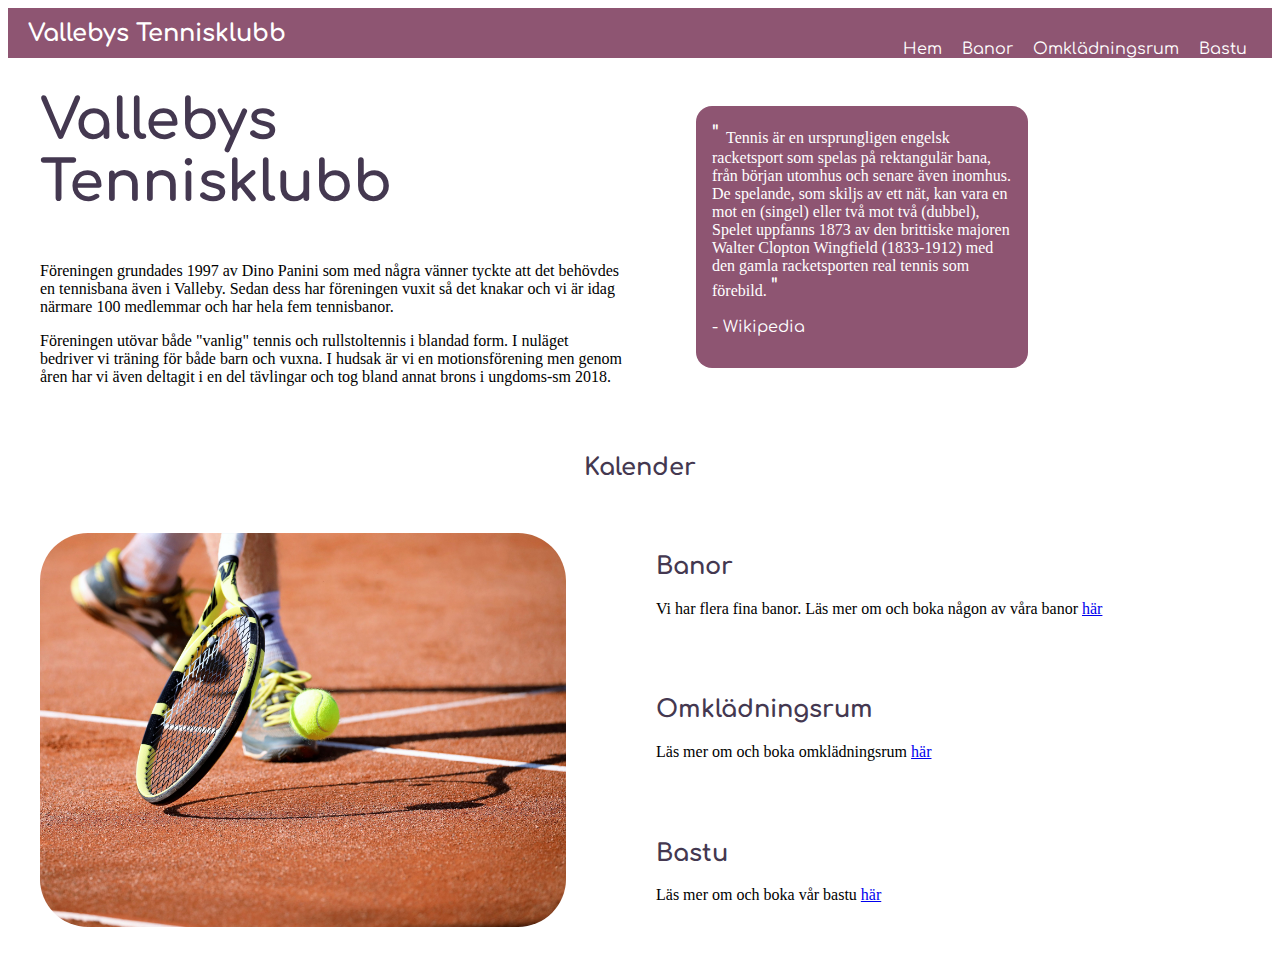
==== index.html @ 573e01f5 "html för meny" ====
<!DOCTYPE html>
<html>
  <head lang="sv">
    <title>Vallebys Tennisklubb</title>
    <meta charset="UTF-8" />
    <meta name="viewport" content="width=device-width, intial scale=1.0" />
    <link rel="stylesheet" href="tennisStyle.css" />
    <link
      rel="stylesheet"
      href="https://fonts.googleapis.com/css?family=Comfortaa"
    />
    <meta name="viewport" content="width=device-width, intial-scale=1.0" />
    <script src="tennisScript.js"></script>
  </head>
  <body>
    <header>
      <div id="brand"><a href="index.html" class="medium-font">Vallebys Tennisklubb</a></div>
      <nav>
        <ul class="menu">
          <li class="active"><a href="index.html" class="menu">Hem</a></li>
          <li><a href="banor.html" class="menu">Banor</a></li>
          <li><a href="omkl.html" class="menu">Omklädningsrum</a></li>
          <li><a href="bastu.html" class="menu">Bastu</a></li>
        </ul>
      </nav>
      <div id="hamburger-icon" onclick="toggleMobileMenu(this)">
        <div class="bar1"></div>
        <div class="bar2"></div>
        <div class="bar3"></div>
        <ul class="mobile-menu">
          <li class="active"><a href="index.html" class="menu">Hem</a></li>
          <li><a href="banor.html" class="menu">Banor</a></li>
          <li><a href="omkl.html" class="menu">Omklädningsrum</a></li>
          <li><a href="bastu.html" class="menu">Bastu</a></li>
        </ul>
      </div>
    </header>
    <main>
      <article class="grid-container">
        <section>
      <h1 class="big-font">Vallebys Tennisklubb</h1>
          </section>
      <section class="grid-row-span-two">
      <blockquote
        class="coloredBackground"
        cite="https://sv.wikipedia.org/wiki/Tennis"
      >
        <span class="medium-font special-font">" </span>Tennis är en ursprungligen engelsk racketsport som spelas på rektangulär
        bana, från början utomhus och senare även inomhus. De spelande, som
        skiljs av ett nät, kan vara en mot en (singel) eller två mot två
        (dubbel), Spelet uppfanns 1873 av den brittiske majoren Walter Clopton
        Wingfield (1833-1912) med den gamla racketsporten real tennis som
        förebild. <span class="medium-font special-font">" </span>
        <p class="special-font">- Wikipedia</p>
        </blockquote>
        </section>
        <section>
      <p>
        Föreningen grundades 1997 av Dino Panini som med några vänner tyckte att
        det behövdes en tennisbana även i Valleby. Sedan dess har föreningen
        vuxit så det knakar och vi är idag närmare 100 medlemmar och har hela
        fem tennisbanor.
      </p>
      <p>
        Föreningen utövar både "vanlig" tennis och rullstoltennis i blandad
        form. I nuläget bedriver vi träning för både barn och vuxna. I hudsak är
        vi en motionsförening men genom åren har vi även deltagit i en del
        tävlingar och tog bland annat brons i ungdoms-sm 2018. 
      </p>
    </section>
    <section class="grid-span-two">
      <h2 class="align-center">Kalender</h2>
    </section>
    <section class="grid-row-span-three">
      <img src="pictures/tennis-racket-fötter.jpg" 
      alt="Tennisbollar i en nätbehållare" 
      width="90%" 
      class="round-corners align">
    </section>
    <section>
      <h2>Banor</h2>
      <p>
        Vi har flera fina banor. Läs mer om och boka någon av våra banor
        <a href="banor.html">här</a>
      </p>
    </section>
    <section>
      <h2>Omklädningsrum</h2>
      <p>Läs mer om och boka omklädningsrum <a href="omkl.html">här</a></p>
    </section>
    <section>
      <h2>Bastu</h2>
      <p>Läs mer om och boka vår bastu <a href="bastu.html">här</a></p>
    </section>
    </main>
  </article>
  </body>
</html>
---- tennisStyle.css ----
:root {
  --englishViolet: #443850;
  --grullo: #bcaa99;
  --sugarPlum: #8e5572;
  --darkSugarPlum: #73455d;
}
body {
  font-family: Verdana;
}

h1,
h2 {
  color: var(--englishViolet);
  font-family: Comfortaa, sans-serif;
}

h1 {
  font-weight: bold;
}

.negative-margin-bottom {
  margin-bottom: -0.5em;
}

.coloredBackground {
  background-color: var(--sugarPlum);
  padding: 1em;
  color: white;
  border-radius: 1em;
}

.textbox {
  background-color: var(--grullo);
  color: var(--englishViolet);
  padding: 0.5em;
  width: 25%;
  min-width: 150px;
  max-width: 500px;
  border-radius: 1em;
}

blockquote {
  text-align: left;
  width: 50%;
  min-width: 300px;
  max-width: 500px;
}

.round-corners {
  border-radius: 3rem;
}

.align-center {
  text-align: center;
}

.big-font {
  font-size: 3.5rem;
  margin: 0;
}

.special-font {
  font-family: Comfortaa, sans-serif;
}
.medium-font {
  font-size: 1.5rem;
}

/*Grid*/
.grid-container {
  margin: 2rem;
  display: grid;
  gap: 2rem;
  align-items: top;
  align-content: top;
}

.grid-row-one {
  grid-row-start: 1;
}

.grid-row-span-two {
  grid-row: span 2;
}

.grid-row-span-three {
  grid-row: span 3;
}
@media (min-width: 50em) {
  .grid-container {
    grid-template-columns: 1fr 1fr;
  }
  .grid-col-right {
    grid-column-start: 2;
  }
  .grid-row-two {
    grid-row-start: 2;
  }
  .grid-span-two {
    grid-column: span 2;
  }
}

/*Meny*/

header a {
  text-decoration: none;
  font-family: Comfortaa, sans-serif;
}

header {
  padding: 0 20px;
  background-color: var(--sugarPlum);
  height: 50px;
  display: flex;
  justify-content: space-between;
}

ul li {
  padding: 5px;
  margin-left: 10px;
}
ul a {
  color: white;
}
ul {
  list-style: none;
  height: 100%;
  display: flex;
  align-items: center;
  justify-content: space-around;
}

ul li:hover {
  transform: scale(1.1);
  transition: 0.3s;
}

#brand {
  font-weight: bold;
  display: flex;
  align-items: center;
}

#brand a {
  color: white;
}

/*Meny för mobil*/
#hamburger-icon {
  margin: auto 0;
  display: none;
  cursor: pointer;
}

#hamburger-icon div {
  width: 35px;
  height: 3px;
  background-color: white;
  margin: 6px 0;
  transition: 0.4s;
}

.open .bar1 {
  -webkit-transform: rotate(-45deg) translate(-6px, 6px);
  transform: rotate(-45deg) translate(-6px, 6px);
}

.open .bar2 {
  opacity: 0;
}

.open .bar3 {
  -webkit-transform: rotate(45deg) translate(-6px, -8px);
  transform: rotate(45deg) translate(-6px, -8px);
}

.open .mobile-menu {
  display: flex;
  flex-direction: column;
  align-items: center;
  justify-content: flex-start;
}

.mobile-menu {
  display: none;
  position: absolute;
  top: 50px;
  left: 0;
  height: calc(100vh-50px);
  width: 100%;
  background-color: var(--darkSugarPlum);
}

@media (max-width: 40em) {
  header nav {
    display: none;
  }

  #hamburger-icon {
    display: block;
  }
}
/*Formulär*/
form {
  margin: 0 auto 2em;
  max-width: 500px;
  min-width: 200px;
}
fieldset {
  border: none;
}

label {
  display: block;
  margin: 1em 0;
}

input,
select {
  width: 100%;
  background-color: white;
  font-family: Verdana;
  border: none;
  box-sizing: border-box;
  min-height: 2em;
}

input[type="submit"] {
  display: block;
  margin: 1rem auto;
  width: 50%;
  min-height: 2em;
}

.inline {
  vertical-align: middle;
  margin: 0 0.5em 0 0;
  width: unset;
}
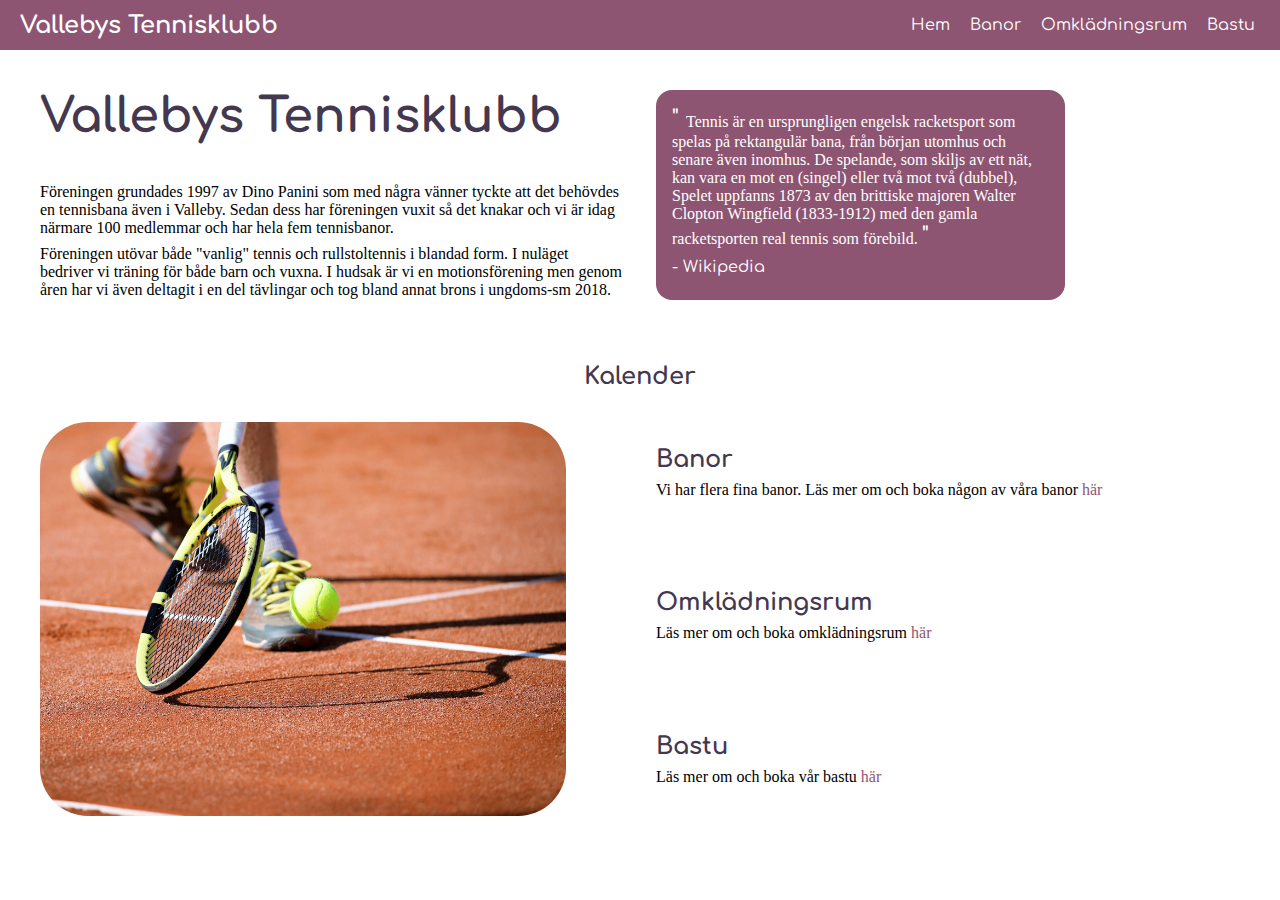
==== commit ef4ed56d: "Hover-effekt på länkar utanför meny" ====
--- a/index.html
+++ b/index.html
@@ -14,7 +14,7 @@
   </head>
   <body>
     <header>
-      <div id="brand"><a href="index.html" class="medium-font">Vallebys Tennisklubb</a></div>
+      <div id="brand"><a href="index.html" class="medium-font menu">Vallebys Tennisklubb</a></div>
       <nav>
         <ul class="menu">
           <li class="active"><a href="index.html" class="menu">Hem</a></li>
--- a/tennisStyle.css
+++ b/tennisStyle.css
@@ -4,6 +4,11 @@
   --sugarPlum: #8e5572;
   --darkSugarPlum: #73455d;
 }
+* {
+  padding: 0;
+  margin: 0;
+  box-sizing: border-box;
+}
 body {
   font-family: Verdana;
 }
@@ -12,14 +17,24 @@
 h2 {
   color: var(--englishViolet);
   font-family: Comfortaa, sans-serif;
+  margin-top: 1em;
+}
+
+p {
+  margin-bottom: 0.5em;
+  margin-top: 0.5em;
 }
 
 h1 {
   font-weight: bold;
 }
 
-.negative-margin-bottom {
-  margin-bottom: -0.5em;
+a {
+  color: var(--sugarPlum);
+  text-decoration: none;
+}
+a:hover:not(.menu) {
+  text-decoration: underline;
 }
 
 .coloredBackground {
@@ -41,8 +56,8 @@
 
 blockquote {
   text-align: left;
-  width: 50%;
-  min-width: 300px;
+  width: 70%;
+  min-width: 150px;
   max-width: 500px;
 }
 
@@ -55,21 +70,49 @@
 }
 
 .big-font {
-  font-size: 3.5rem;
+  font-size: 3em;
   margin: 0;
 }
 
 .special-font {
   font-family: Comfortaa, sans-serif;
 }
+
 .medium-font {
-  font-size: 1.5rem;
+  font-size: 1.5em;
+}
+
+@media (max-width: 30em) {
+  h1,
+  .big-font {
+    font-size: 10vw;
+  }
+
+  h2 {
+    font-size: 7vw;
+  }
+
+  blockquote.medium-font {
+    font-size: 6vw;
+  }
+  a.medium-font {
+    font-size: 6vw;
+  }
+
+  p {
+    font-size: 5vw;
+  }
+
+  blockquote {
+    font-size: 5vw;
+    width: 100%;
+  }
 }
 
 /*Grid*/
 .grid-container {
-  margin: 2rem;
   display: grid;
+  margin: 1rem;
   gap: 2rem;
   align-items: top;
   align-content: top;
@@ -86,9 +129,11 @@
 .grid-row-span-three {
   grid-row: span 3;
 }
+
 @media (min-width: 50em) {
   .grid-container {
     grid-template-columns: 1fr 1fr;
+    margin: 2.5rem;
   }
   .grid-col-right {
     grid-column-start: 2;
@@ -102,7 +147,6 @@
 }
 
 /*Meny*/
-
 header a {
   text-decoration: none;
   font-family: Comfortaa, sans-serif;
@@ -201,6 +245,7 @@
     display: block;
   }
 }
+
 /*Formulär*/
 form {
   margin: 0 auto 2em;
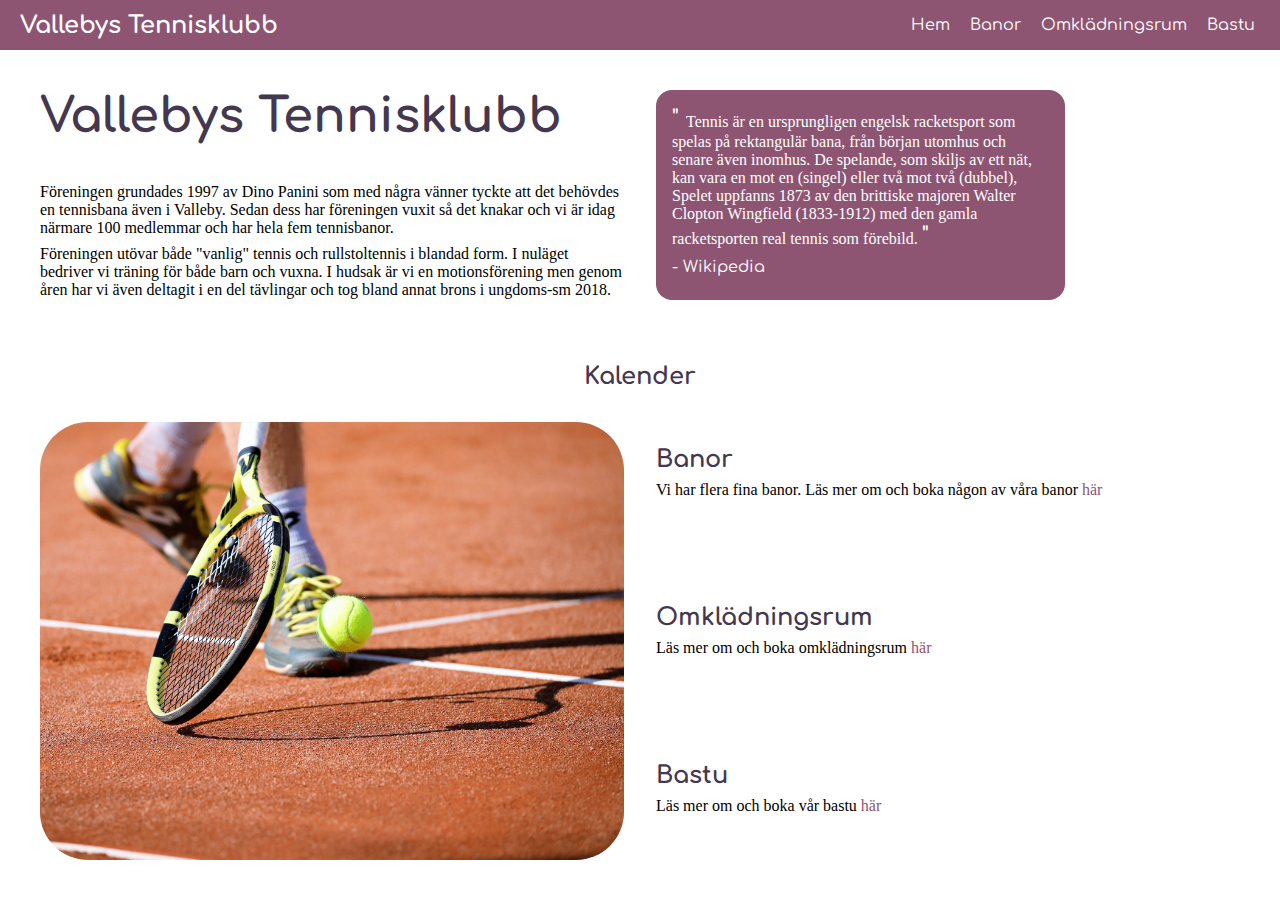
==== commit 3813d889: "Bättre anpassing av formulärsbredd till skärmbredd" ====
--- a/index.html
+++ b/index.html
@@ -74,7 +74,7 @@
     <section class="grid-row-span-three">
       <img src="pictures/tennis-racket-fötter.jpg" 
       alt="Tennisbollar i en nätbehållare" 
-      width="90%" 
+      width="100%" 
       class="round-corners align">
     </section>
     <section>
--- a/tennisStyle.css
+++ b/tennisStyle.css
@@ -249,9 +249,19 @@
 /*Formulär*/
 form {
   margin: 0 auto 2em;
-  max-width: 500px;
   min-width: 200px;
-}
+  width: 100%;
+}
+@media (min-width: 40em) {
+  form {
+    width: 50%;
+    height: 35em;
+    display: flex;
+    flex-direction: column;
+    justify-content: center;
+  }
+}
+
 fieldset {
   border: none;
 }
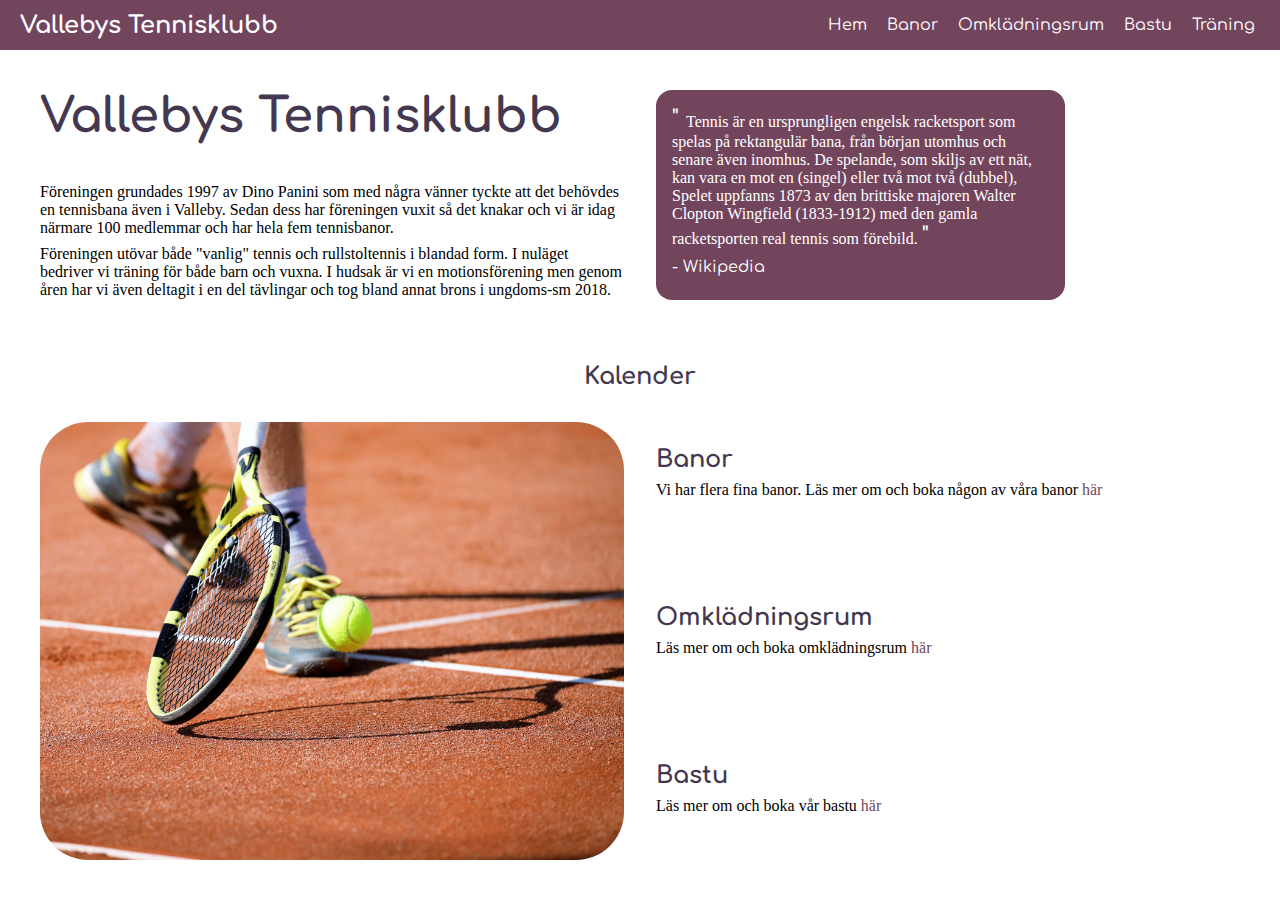
==== commit f2f63301: "bättre kontrast, början på react träningssida" ====
--- a/index.html
+++ b/index.html
@@ -10,7 +10,6 @@
       href="https://fonts.googleapis.com/css?family=Comfortaa"
     />
     <meta name="viewport" content="width=device-width, intial-scale=1.0" />
-    <script src="tennisScript.js"></script>
   </head>
   <body>
     <header>
@@ -21,6 +20,7 @@
           <li><a href="banor.html" class="menu">Banor</a></li>
           <li><a href="omkl.html" class="menu">Omklädningsrum</a></li>
           <li><a href="bastu.html" class="menu">Bastu</a></li>
+          <li><a href="traning.html" class="menu">Träning</a></li>
         </ul>
       </nav>
       <div id="hamburger-icon" onclick="toggleMobileMenu(this)">
@@ -32,6 +32,7 @@
           <li><a href="banor.html" class="menu">Banor</a></li>
           <li><a href="omkl.html" class="menu">Omklädningsrum</a></li>
           <li><a href="bastu.html" class="menu">Bastu</a></li>
+          <li><a href="traning.html" class="menu">Träning</a></li>
         </ul>
       </div>
     </header>
@@ -94,5 +95,6 @@
     </section>
     </main>
   </article>
+  <script src="tennisScript.js"></script>
   </body>
 </html>
--- a/tennisStyle.css
+++ b/tennisStyle.css
@@ -1,8 +1,8 @@
 :root {
   --englishViolet: #443850;
   --grullo: #bcaa99;
-  --sugarPlum: #8e5572;
-  --darkSugarPlum: #73455d;
+  --sugarPlum: #73455d;
+  --darkSugarPlum: #6d4258;
 }
 * {
   padding: 0;
@@ -115,7 +115,7 @@
   margin: 1rem;
   gap: 2rem;
   align-items: top;
-  align-content: top;
+  max-width: 90em;
 }
 
 .grid-row-one {
@@ -133,7 +133,8 @@
 @media (min-width: 50em) {
   .grid-container {
     grid-template-columns: 1fr 1fr;
-    margin: 2.5rem;
+    padding: 2.5em;
+    margin: auto;
   }
   .grid-col-right {
     grid-column-start: 2;
@@ -158,6 +159,9 @@
   height: 50px;
   display: flex;
   justify-content: space-between;
+  position: sticky;
+  top: 0;
+  width: 100vw;
 }
 
 ul li {
@@ -228,7 +232,7 @@
 
 .mobile-menu {
   display: none;
-  position: absolute;
+  position: fixed;
   top: 50px;
   left: 0;
   height: calc(100vh-50px);
@@ -255,6 +259,7 @@
 @media (min-width: 40em) {
   form {
     width: 50%;
+    min-width: 350px;
     height: 35em;
     display: flex;
     flex-direction: column;
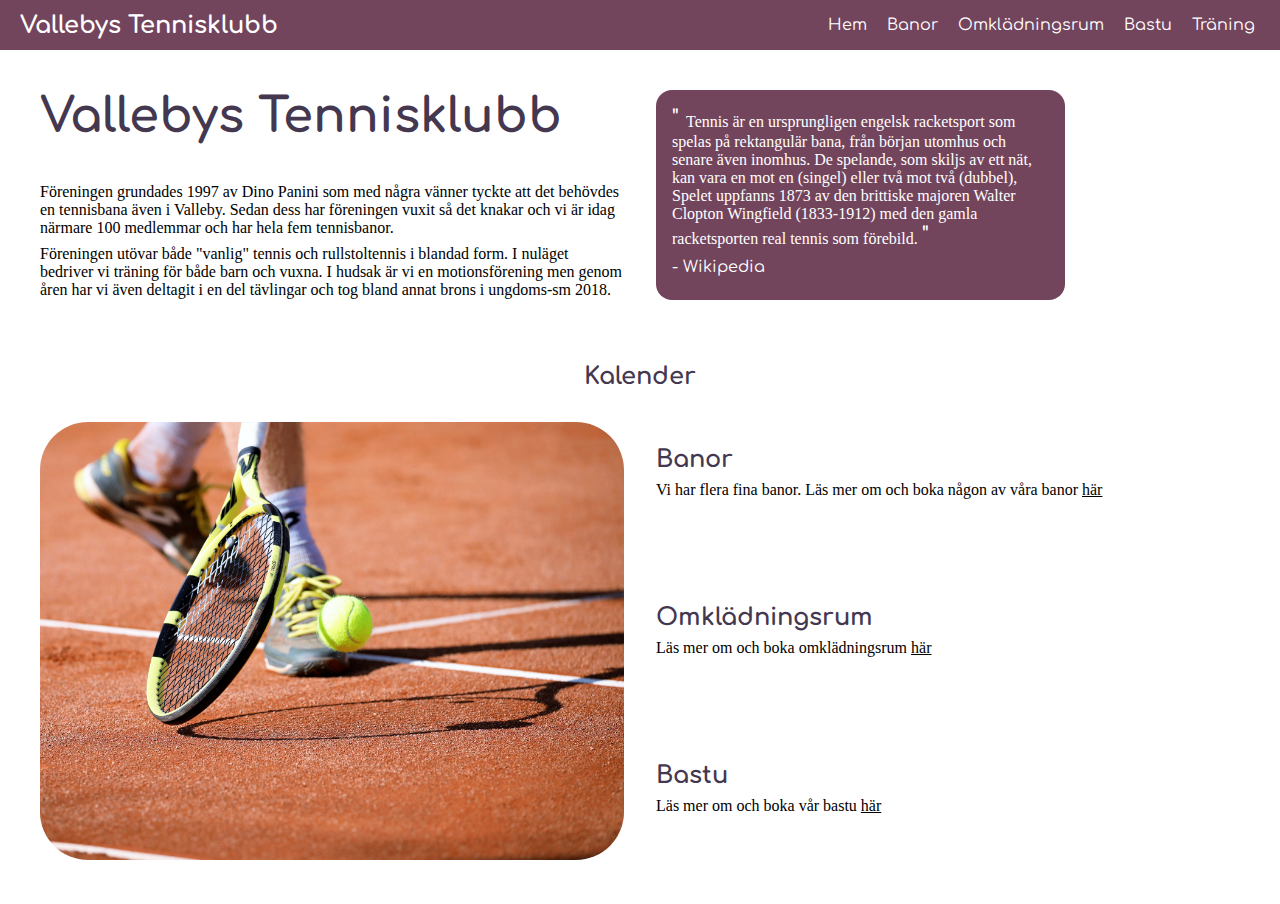
==== commit a8262d0c: "Träningssida" ====
--- a/index.html
+++ b/index.html
@@ -39,7 +39,7 @@
     <main>
       <article class="grid-container">
         <section>
-      <h1 class="big-font">Vallebys Tennisklubb</h1>
+      <h1 class="big-font colored-text">Vallebys Tennisklubb</h1>
           </section>
       <section class="grid-row-span-two">
       <blockquote
@@ -70,7 +70,7 @@
       </p>
     </section>
     <section class="grid-span-two">
-      <h2 class="align-center">Kalender</h2>
+      <h2 class="align-center colored-text">Kalender</h2>
     </section>
     <section class="grid-row-span-three">
       <img src="pictures/tennis-racket-fötter.jpg" 
@@ -79,18 +79,18 @@
       class="round-corners align">
     </section>
     <section>
-      <h2>Banor</h2>
+      <h2 class="colored-text">Banor</h2>
       <p>
         Vi har flera fina banor. Läs mer om och boka någon av våra banor
         <a href="banor.html">här</a>
       </p>
     </section>
     <section>
-      <h2>Omklädningsrum</h2>
+      <h2 class="colored-text">Omklädningsrum</h2>
       <p>Läs mer om och boka omklädningsrum <a href="omkl.html">här</a></p>
     </section>
     <section>
-      <h2>Bastu</h2>
+      <h2 class="colored-text">Bastu</h2>
       <p>Läs mer om och boka vår bastu <a href="bastu.html">här</a></p>
     </section>
     </main>
--- a/tennisStyle.css
+++ b/tennisStyle.css
@@ -13,11 +13,13 @@
   font-family: Verdana;
 }
 
-h1,
-h2 {
-  color: var(--englishViolet);
+h1, h2 {
   font-family: Comfortaa, sans-serif;
   margin-top: 1em;
+}
+
+.colored-text {
+  color: var(--englishViolet);
 }
 
 p {
@@ -30,7 +32,7 @@
 }
 
 a {
-  color: var(--sugarPlum);
+  color: var(--sugarPlum)
   text-decoration: none;
 }
 a:hover:not(.menu) {
@@ -82,6 +84,10 @@
   font-size: 1.5em;
 }
 
+.margin {
+  margin: 1rem;
+}
+
 @media (max-width: 30em) {
   h1,
   .big-font {
@@ -110,6 +116,11 @@
 }
 
 /*Grid*/
+.another-grid {
+  display: grid;
+  max-width: 90em;
+  align-items: top;
+}
 .grid-container {
   display: grid;
   margin: 1rem;
@@ -131,6 +142,10 @@
 }
 
 @media (min-width: 50em) {
+  .another-grid {
+    padding: 2.5em;
+    margin: auto;
+  }
   .grid-container {
     grid-template-columns: 1fr 1fr;
     padding: 2.5em;
@@ -298,3 +313,44 @@
   margin: 0 0.5em 0 0;
   width: unset;
 }
+
+/*Träningsinformation*/
+.workout-groups {
+  background-color: var(--sugarPlum);
+  color: white;
+  border-radius: 0.8rem;
+  
+}
+button.heading {
+  width: 100%;
+  background-color: var(--sugarPlum);
+  color: white;
+  text-align: left;
+  padding-left: 1rem;
+  border: none;
+  border-radius: 1rem;
+  
+}
+
+p.text {
+  width: 100%;
+
+  background-color: var(--sugarPlum);
+  color: white;
+
+  margin: 0;
+  padding: 0.5rem 1.5rem;
+  border-radius: 1rem;
+}
+
+.searchbar {
+  border: solid 2px var(--englishViolet); 
+  border-radius: 0.5rem;
+  height: 2rem;
+}
+ @media (min-width: 40em){
+  .searchbar {
+    width: 50%;
+    margin: auto;
+  }
+ }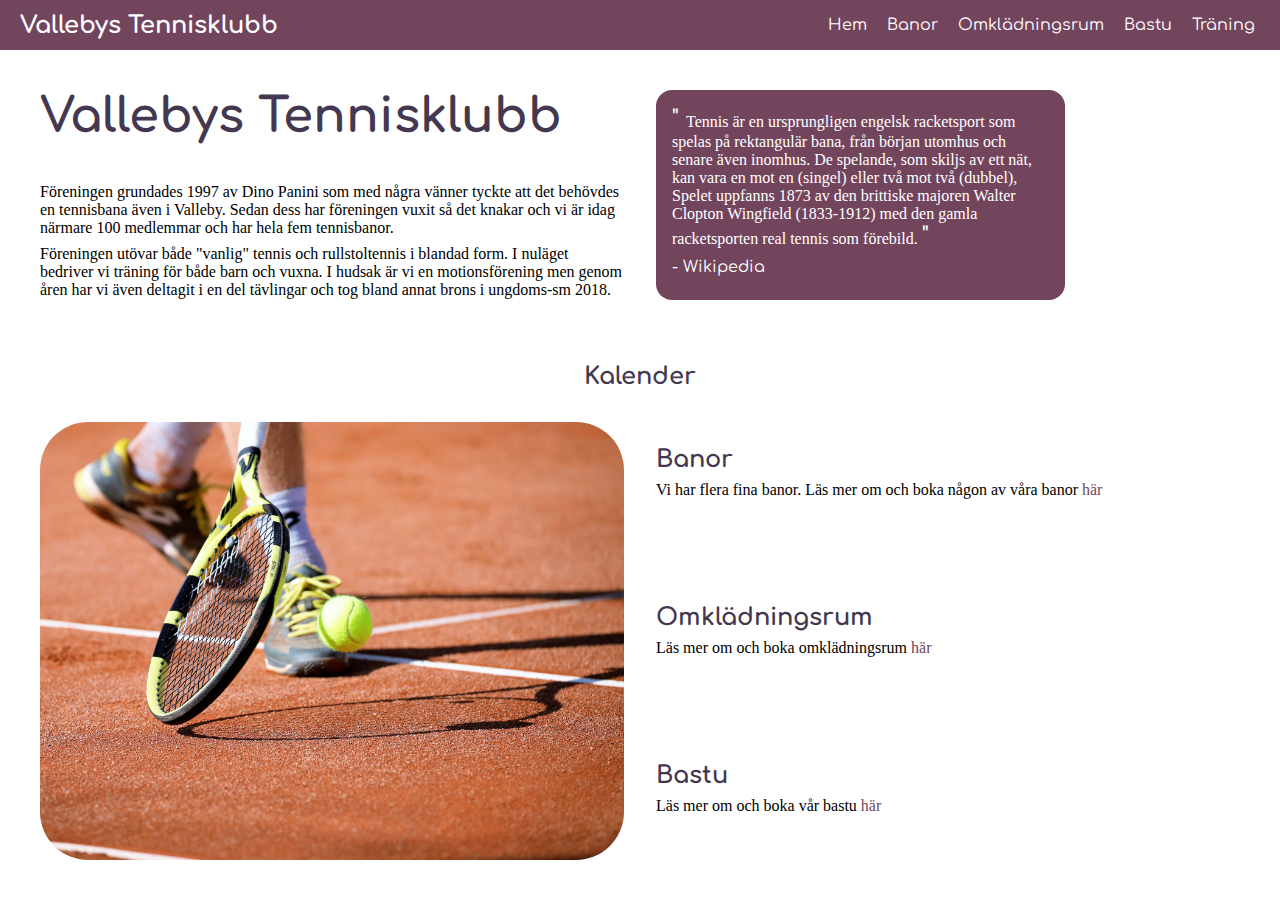
==== commit 4b2c7ee2: "Se till att html följer standard" ====
--- a/index.html
+++ b/index.html
@@ -1,6 +1,6 @@
 <!DOCTYPE html>
-<html>
-  <head lang="sv">
+<html lang="sv">
+  <head>
     <title>Vallebys Tennisklubb</title>
     <meta charset="UTF-8" />
     <meta name="viewport" content="width=device-width, intial scale=1.0" />
@@ -13,7 +13,9 @@
   </head>
   <body>
     <header>
-      <div id="brand"><a href="index.html" class="medium-font menu">Vallebys Tennisklubb</a></div>
+      <div id="brand">
+        <a href="index.html" class="medium-font menu">Vallebys Tennisklubb</a>
+      </div>
       <nav>
         <ul class="menu">
           <li class="active"><a href="index.html" class="menu">Hem</a></li>
@@ -39,62 +41,64 @@
     <main>
       <article class="grid-container">
         <section>
-      <h1 class="big-font colored-text">Vallebys Tennisklubb</h1>
-          </section>
-      <section class="grid-row-span-two">
-      <blockquote
-        class="coloredBackground"
-        cite="https://sv.wikipedia.org/wiki/Tennis"
-      >
-        <span class="medium-font special-font">" </span>Tennis är en ursprungligen engelsk racketsport som spelas på rektangulär
-        bana, från början utomhus och senare även inomhus. De spelande, som
-        skiljs av ett nät, kan vara en mot en (singel) eller två mot två
-        (dubbel), Spelet uppfanns 1873 av den brittiske majoren Walter Clopton
-        Wingfield (1833-1912) med den gamla racketsporten real tennis som
-        förebild. <span class="medium-font special-font">" </span>
-        <p class="special-font">- Wikipedia</p>
-        </blockquote>
+          <h1 class="big-font colored-text">Vallebys Tennisklubb</h1>
+        </section>
+        <section class="grid-row-span-two">
+          <blockquote
+            class="coloredBackground"
+            cite="https://sv.wikipedia.org/wiki/Tennis"
+          >
+            <span class="medium-font special-font">" </span>Tennis är en
+            ursprungligen engelsk racketsport som spelas på rektangulär bana,
+            från början utomhus och senare även inomhus. De spelande, som skiljs
+            av ett nät, kan vara en mot en (singel) eller två mot två (dubbel),
+            Spelet uppfanns 1873 av den brittiske majoren Walter Clopton
+            Wingfield (1833-1912) med den gamla racketsporten real tennis som
+            förebild. <span class="medium-font special-font">" </span>
+            <p class="special-font">- Wikipedia</p>
+          </blockquote>
         </section>
         <section>
-      <p>
-        Föreningen grundades 1997 av Dino Panini som med några vänner tyckte att
-        det behövdes en tennisbana även i Valleby. Sedan dess har föreningen
-        vuxit så det knakar och vi är idag närmare 100 medlemmar och har hela
-        fem tennisbanor.
-      </p>
-      <p>
-        Föreningen utövar både "vanlig" tennis och rullstoltennis i blandad
-        form. I nuläget bedriver vi träning för både barn och vuxna. I hudsak är
-        vi en motionsförening men genom åren har vi även deltagit i en del
-        tävlingar och tog bland annat brons i ungdoms-sm 2018. 
-      </p>
-    </section>
-    <section class="grid-span-two">
-      <h2 class="align-center colored-text">Kalender</h2>
-    </section>
-    <section class="grid-row-span-three">
-      <img src="pictures/tennis-racket-fötter.jpg" 
-      alt="Tennisbollar i en nätbehållare" 
-      width="100%" 
-      class="round-corners align">
-    </section>
-    <section>
-      <h2 class="colored-text">Banor</h2>
-      <p>
-        Vi har flera fina banor. Läs mer om och boka någon av våra banor
-        <a href="banor.html">här</a>
-      </p>
-    </section>
-    <section>
-      <h2 class="colored-text">Omklädningsrum</h2>
-      <p>Läs mer om och boka omklädningsrum <a href="omkl.html">här</a></p>
-    </section>
-    <section>
-      <h2 class="colored-text">Bastu</h2>
-      <p>Läs mer om och boka vår bastu <a href="bastu.html">här</a></p>
-    </section>
+          <p>
+            Föreningen grundades 1997 av Dino Panini som med några vänner tyckte
+            att det behövdes en tennisbana även i Valleby. Sedan dess har
+            föreningen vuxit så det knakar och vi är idag närmare 100 medlemmar
+            och har hela fem tennisbanor.
+          </p>
+          <p>
+            Föreningen utövar både "vanlig" tennis och rullstoltennis i blandad
+            form. I nuläget bedriver vi träning för både barn och vuxna. I
+            hudsak är vi en motionsförening men genom åren har vi även deltagit
+            i en del tävlingar och tog bland annat brons i ungdoms-sm 2018.
+          </p>
+        </section>
+        <section class="grid-span-two">
+          <h2 class="align-center colored-text">Kalender</h2>
+        </section>
+        <section class="grid-row-span-three">
+          <img
+            src="pictures/tennis-racket-fötter.jpg"
+            alt="Tennisbollar i en nätbehållare"
+            class="round-corners align"
+          />
+        </section>
+        <section>
+          <h2 class="colored-text">Banor</h2>
+          <p>
+            Vi har flera fina banor. Läs mer om och boka någon av våra banor
+            <a href="banor.html">här</a>
+          </p>
+        </section>
+        <section>
+          <h2 class="colored-text">Omklädningsrum</h2>
+          <p>Läs mer om och boka omklädningsrum <a href="omkl.html">här</a></p>
+        </section>
+        <section>
+          <h2 class="colored-text">Bastu</h2>
+          <p>Läs mer om och boka vår bastu <a href="bastu.html">här</a></p>
+        </section>
+      </article>
     </main>
-  </article>
-  <script src="tennisScript.js"></script>
+    <script src="tennisScript.js"></script>
   </body>
 </html>
--- a/tennisStyle.css
+++ b/tennisStyle.css
@@ -1,9 +1,22 @@
+/*
+Färgvariabler
+Allmän CSS + allmänna klasser för stil
+Allämn CSS + allmänna klasser för stil för små skärmar
+Grid
+Grid för stora skärmar
+Meny
+Meny för små skärmar
+Formmlär
+Träningsinformation
+*/
+
 :root {
   --englishViolet: #443850;
   --grullo: #bcaa99;
   --sugarPlum: #73455d;
   --darkSugarPlum: #6d4258;
 }
+
 * {
   padding: 0;
   margin: 0;
@@ -13,54 +26,63 @@
   font-family: Verdana;
 }
 
-h1, h2 {
+img {
+  width: 100%;
+}
+
+h1,
+h2 {
+  margin-top: 1em;
   font-family: Comfortaa, sans-serif;
-  margin-top: 1em;
-}
-
-.colored-text {
-  color: var(--englishViolet);
-}
-
+}
+h1 {
+  font-weight: bold;
+}
 p {
   margin-bottom: 0.5em;
   margin-top: 0.5em;
 }
 
-h1 {
-  font-weight: bold;
-}
-
 a {
-  color: var(--sugarPlum)
+  color: var(--sugarPlum);
   text-decoration: none;
 }
+
 a:hover:not(.menu) {
   text-decoration: underline;
 }
 
+blockquote {
+  text-align: left;
+
+  width: 70%;
+  min-width: 150px;
+  max-width: 500px;
+}
+
+/*Allmänna klasser för stil*/
+.colored-text {
+  color: var(--englishViolet);
+}
+
 .coloredBackground {
+  padding: 1em;
+  border-radius: 1em;
+
   background-color: var(--sugarPlum);
-  padding: 1em;
-  color: white;
-  border-radius: 1em;
+  color: white;
 }
 
 .textbox {
-  background-color: var(--grullo);
-  color: var(--englishViolet);
-  padding: 0.5em;
   width: 25%;
   min-width: 150px;
   max-width: 500px;
+
+  padding: 0.5em;
   border-radius: 1em;
-}
-
-blockquote {
-  text-align: left;
-  width: 70%;
-  min-width: 150px;
-  max-width: 500px;
+
+  background-color: var(--grullo);
+  color: var(--englishViolet);
 }
 
 .round-corners {
@@ -72,8 +94,8 @@
 }
 
 .big-font {
+  margin: 0;
   font-size: 3em;
-  margin: 0;
 }
 
 .special-font {
@@ -98,35 +120,39 @@
     font-size: 7vw;
   }
 
+  p {
+    font-size: 5vw;
+  }
+
+  blockquote {
+    width: 100%;
+
+    font-size: 5vw;
+  }
+
   blockquote.medium-font {
     font-size: 6vw;
   }
   a.medium-font {
     font-size: 6vw;
   }
-
-  p {
-    font-size: 5vw;
-  }
-
-  blockquote {
-    font-size: 5vw;
-    width: 100%;
-  }
 }
 
 /*Grid*/
 .another-grid {
+  align-items: top;
+
   display: grid;
   max-width: 90em;
+}
+.grid-container {
   align-items: top;
-}
-.grid-container {
+
   display: grid;
+  max-width: 90em;
+
+  gap: 2rem;
   margin: 1rem;
-  gap: 2rem;
-  align-items: top;
-  max-width: 90em;
 }
 
 .grid-row-one {
@@ -169,14 +195,18 @@
 }
 
 header {
-  padding: 0 20px;
-  background-color: var(--sugarPlum);
-  height: 50px;
+  position: sticky;
+  top: 0;
+
   display: flex;
   justify-content: space-between;
-  position: sticky;
-  top: 0;
+
   width: 100vw;
+  height: 50px;
+
+  padding: 0 20px;
+
+  background-color: var(--sugarPlum);
 }
 
 ul li {
@@ -187,11 +217,13 @@
   color: white;
 }
 ul {
-  list-style: none;
-  height: 100%;
   display: flex;
   align-items: center;
   justify-content: space-around;
+
+  height: 100%;
+
+  list-style: none;
 }
 
 ul li:hover {
@@ -200,9 +232,9 @@
 }
 
 #brand {
-  font-weight: bold;
   display: flex;
   align-items: center;
+  font-weight: bold;
 }
 
 #brand a {
@@ -211,16 +243,21 @@
 
 /*Meny för mobil*/
 #hamburger-icon {
+  display: none;
+
   margin: auto 0;
-  display: none;
+
   cursor: pointer;
 }
 
 #hamburger-icon div {
   width: 35px;
   height: 3px;
+
+  margin: 6px 0;
+
   background-color: white;
-  margin: 6px 0;
+
   transition: 0.4s;
 }
 
@@ -241,17 +278,20 @@
 .open .mobile-menu {
   display: flex;
   flex-direction: column;
+  justify-content: flex-start;
   align-items: center;
-  justify-content: flex-start;
 }
 
 .mobile-menu {
   display: none;
   position: fixed;
+
+  left: 0;
   top: 50px;
-  left: 0;
+
   height: calc(100vh-50px);
   width: 100%;
+
   background-color: var(--darkSugarPlum);
 }
 
@@ -267,18 +307,19 @@
 
 /*Formulär*/
 form {
+  width: 100%;
+  min-width: 200px;
   margin: 0 auto 2em;
-  min-width: 200px;
-  width: 100%;
 }
 @media (min-width: 40em) {
   form {
+    display: flex;
+    flex-direction: column;
+    justify-content: center;
+
     width: 50%;
     min-width: 350px;
     height: 35em;
-    display: flex;
-    flex-direction: column;
-    justify-content: center;
   }
 }
 
@@ -288,48 +329,56 @@
 
 label {
   display: block;
+
   margin: 1em 0;
 }
 
 input,
 select {
   width: 100%;
+  min-height: 2em;
+  border: none;
+
   background-color: white;
+
   font-family: Verdana;
-  border: none;
-  box-sizing: border-box;
-  min-height: 2em;
 }
 
 input[type="submit"] {
   display: block;
-  margin: 1rem auto;
+
   width: 50%;
   min-height: 2em;
+
+  margin: 1rem auto;
 }
 
 .inline {
   vertical-align: middle;
+
+  width: unset;
+
   margin: 0 0.5em 0 0;
-  width: unset;
 }
 
 /*Träningsinformation*/
 .workout-groups {
+  border-radius: 0.8rem;
+
   background-color: var(--sugarPlum);
   color: white;
-  border-radius: 0.8rem;
-  
 }
 button.heading {
-  width: 100%;
-  background-color: var(--sugarPlum);
-  color: white;
   text-align: left;
-  padding-left: 1rem;
+  width: 100%;
+
   border: none;
   border-radius: 1rem;
-  
+
+  padding-left: 1rem;
+
+  background-color: var(--sugarPlum);
+  color: white;
 }
 
 p.text {
@@ -344,13 +393,15 @@
 }
 
 .searchbar {
-  border: solid 2px var(--englishViolet); 
+  height: 2rem;
+
+  border: solid 2px var(--englishViolet);
   border-radius: 0.5rem;
-  height: 2rem;
-}
- @media (min-width: 40em){
+}
+@media (min-width: 40em) {
   .searchbar {
     width: 50%;
+
     margin: auto;
   }
- }+}
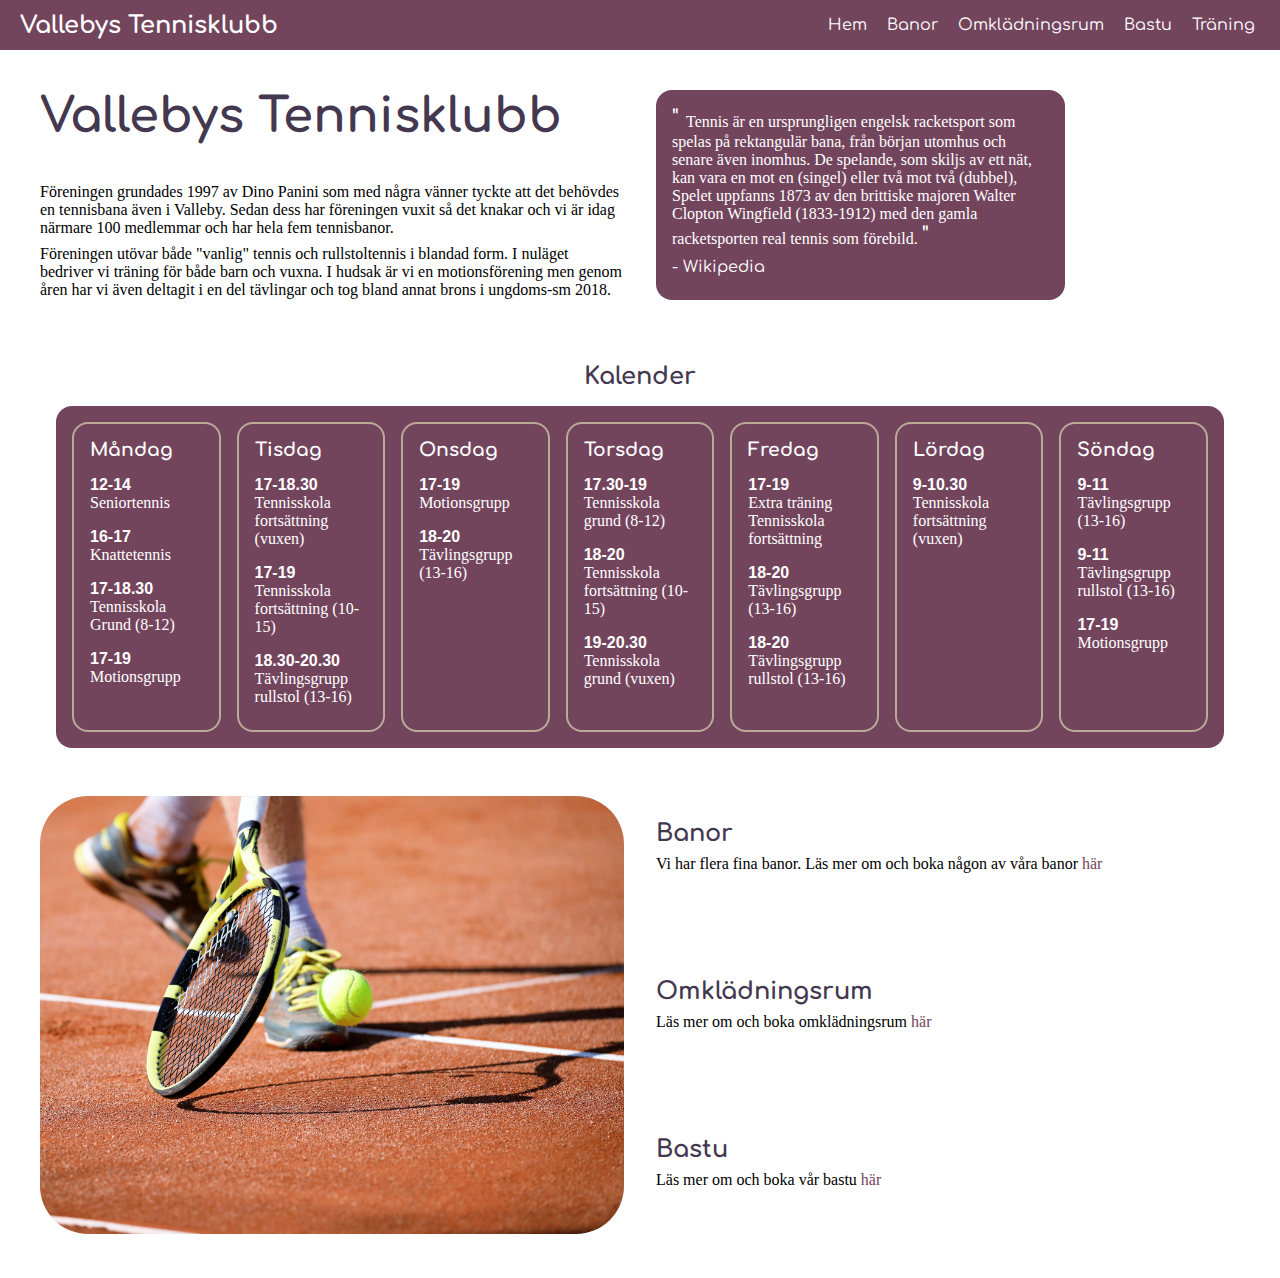
==== commit 15494b68: "Kalender i index" ====
--- a/index.html
+++ b/index.html
@@ -72,9 +72,70 @@
             i en del tävlingar och tog bland annat brons i ungdoms-sm 2018.
           </p>
         </section>
-        <section class="grid-span-two">
+        <div class="grid-span-two">
           <h2 class="align-center colored-text">Kalender</h2>
-        </section>
+          <div class="calender">
+            <div class="day">
+              <h3>Måndag</h3>
+              <h4>12-14</h4>
+              <p>Seniortennis</p>
+              <h4>16-17</h4>
+              <p>Knattetennis</p>
+              <h4>17-18.30</h4>
+              <p>Tennisskola Grund (8-12)</p>
+              <h4>17-19</h4>
+              <p>Motionsgrupp</p>
+            </div>
+            <div class="day">
+              <h3>Tisdag</h3>
+              <h4>17-18.30</h4>
+              <p>Tennisskola fortsättning (vuxen)</p>
+              <h4>17-19</h4>
+              <p>Tennisskola fortsättning (10-15)</p>
+              <h4>18.30-20.30</h4>
+              <p>Tävlingsgrupp rullstol (13-16)</p>
+            </div>
+            <div class="day">
+              <h3>Onsdag</h3>
+              <h4>17-19</h4>
+              <p>Motionsgrupp</p>
+              <h4>18-20</h4>
+              <p>Tävlingsgrupp (13-16)</p>
+            </div>
+            <div class="day">
+              <h3>Torsdag</h3>
+              <h4>17.30-19</h4>
+              <p>Tennisskola grund (8-12)</p>
+              <h4>18-20</h4>
+              <p>Tennisskola fortsättning (10-15)</p>
+              <h4>19-20.30</h4>
+              <p>Tennisskola grund (vuxen)</p>
+            </div>
+            <div class="day">
+              <h3>Fredag</h3>
+              <h4>17-19</h4>
+              <p>Extra träning Tennisskola fortsättning</p>
+              <h4>18-20</h4>
+              <p>Tävlingsgrupp (13-16)</p>
+              <h4>18-20</h4>
+              <p>Tävlingsgrupp rullstol (13-16)</p>
+            </div>
+            <div class="day">
+              <h3>Lördag</h3>
+              <h4>9-10.30</h4>
+              <p>Tennisskola fortsättning (vuxen)</p>
+            </div>
+            <div class="day">
+              <h3>Söndag</h3>
+              <h4>9-11</h4>
+              <p>Tävlingsgrupp (13-16)</p>
+              <h4>9-11</h4>
+              <p>Tävlingsgrupp rullstol (13-16)</p>
+              <h4>17-19</h4>
+              <p>Motionsgrupp</p>
+            </div>
+          </div>
+        </div>
         <section class="grid-row-span-three">
           <img
             src="pictures/tennis-racket-fötter.jpg"
--- a/tennisStyle.css
+++ b/tennisStyle.css
@@ -405,3 +405,40 @@
     margin: auto;
   }
 }
+
+/*Kalender*/
+
+.calender {
+  display: grid;
+  gap: 1rem;
+
+  padding: 1rem;
+  margin: 1rem;
+  border-radius: 1rem;
+
+  background-color: var(--sugarPlum);
+  color: white;
+}
+
+.day {
+  padding: 1rem;
+  border: solid 2px var(--grullo);
+  border-radius: 1rem;
+}
+
+h3 {
+  font-family: Comfortaa, sans-serif;
+}
+
+h4 {
+  margin-top: 1rem;
+  margin-bottom: -0.5rem;
+
+  font-family: sans-serif;
+  font-weight: bold;
+}
+@media (min-width: 50em) {
+  .calender {
+    grid-template-columns: repeat(7, 1fr);
+  }
+}
